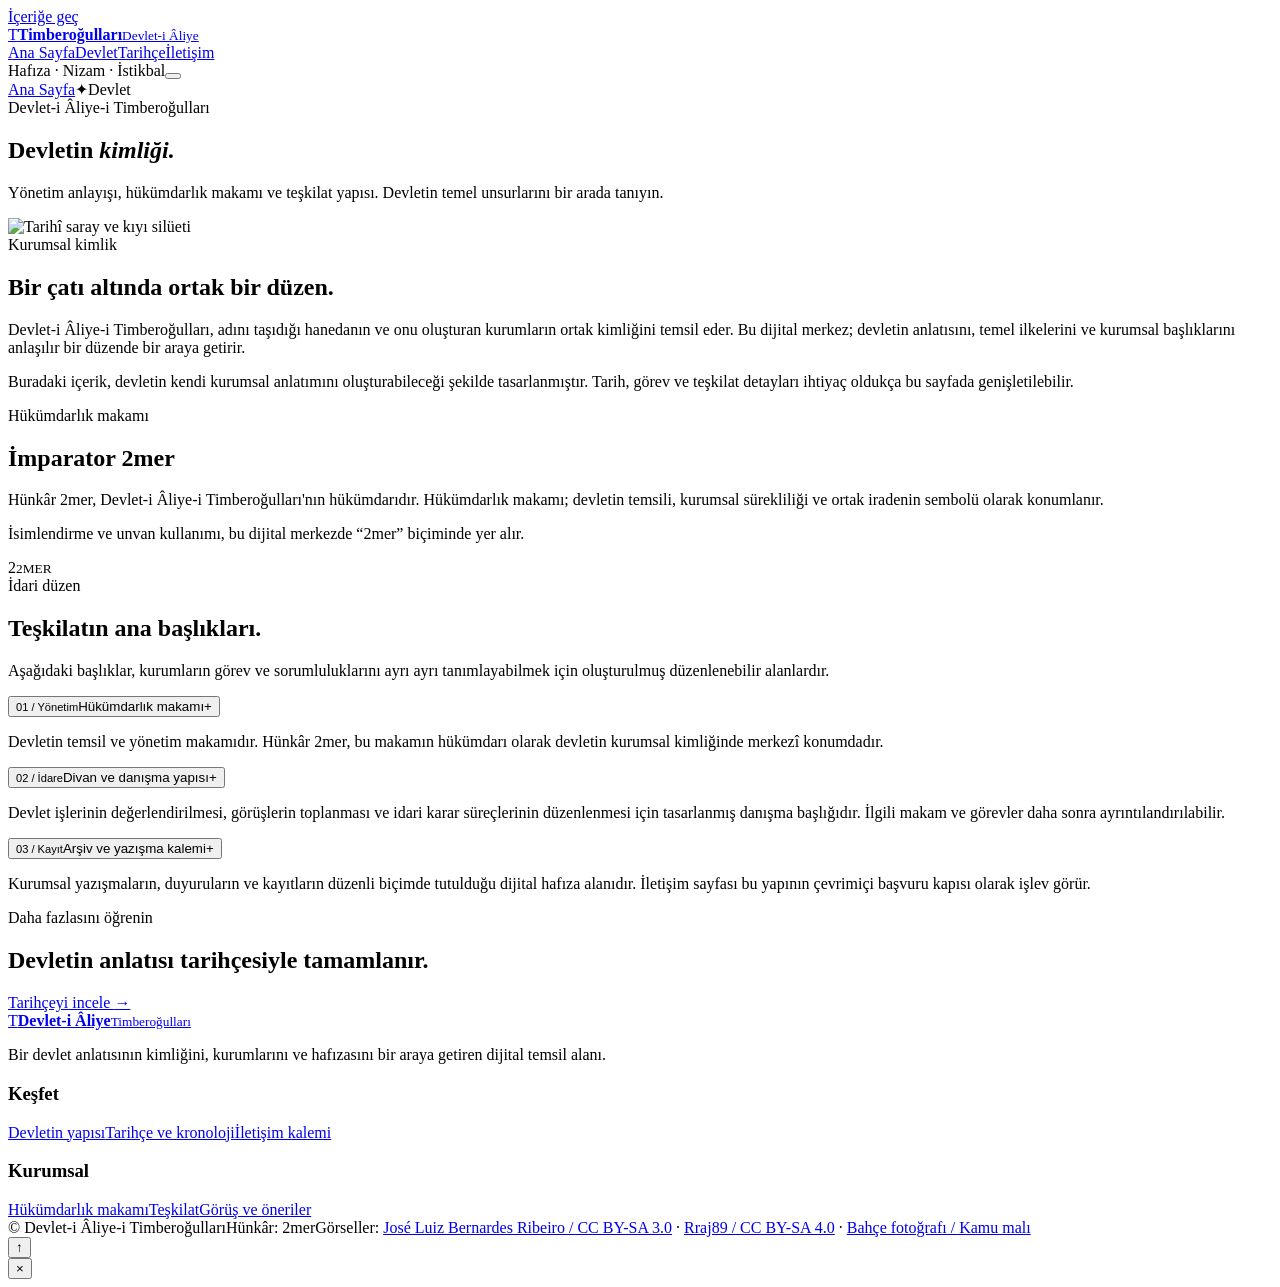
==== devlet.html @ 216356a1 "Add files via upload" ====
<!DOCTYPE html>
<html lang="tr"><head><title>Devletin Kimliği | Timberoğulları</title><link rel="canonical" href="https://yavuzselimtalebeyurdu-gif.github.io/timberogullari/devlet.html"><meta property="og:site_name" content="Devlet-i Âliye-i Timberoğulları"><meta property="og:type" content="website"><meta property="og:url" content="https://yavuzselimtalebeyurdu-gif.github.io/timberogullari/devlet.html"><meta property="og:title" content="Devlet | Timberoğulları"><meta name="description" content="Devlet-i Âliye-i Timberoğulları yönetim anlayışı, Hünkâr 2mer ve teşkilat yapısı."><meta charset="UTF-8"><meta name="viewport" content="width=device-width, initial-scale=1"><meta name="theme-color" content="#f4f0e7"><link rel="icon" type="image/svg+xml" href="assets/favicon.svg"><link rel="stylesheet" href="assets/css/style.css"><script src="assets/js/site.js" defer></script></head><body><a class="skip-link" href="#main">İçeriğe geç</a>
<header class="site-header"><div class="container header-inner">
  <a class="brand" href="index.html" aria-label="Timberoğulları ana sayfa"><span class="brand-mark"><span>T</span></span><span class="brand-copy"><strong>Timberoğulları</strong><small>Devlet-i Âliye</small></span></a>
  <nav class="main-nav" id="main-menu" aria-label="Ana menü"><a href="index.html">Ana Sayfa</a><a href="devlet.html">Devlet</a><a href="tarihce.html">Tarihçe</a><a href="iletisim.html">İletişim</a></nav>
  <div class="header-right"><span class="header-note">Hafıza · Nizam · İstikbal</span><button class="menu-toggle" aria-label="Menüyü aç" aria-expanded="false" aria-controls="main-menu"><span></span><span></span></button></div>
</div><div class="page-progress"></div></header><main id="main"><section class="page-hero"><div class="container"><div class="breadcrumb"><a href="index.html">Ana Sayfa</a><span>✦</span>Devlet</div><div class="eyebrow">Devlet-i Âliye-i Timberoğulları</div><h1>Devletin <em>kimliği.</em></h1><p>Yönetim anlayışı, hükümdarlık makamı ve teşkilat yapısı. Devletin temel unsurlarını bir arada tanıyın.</p></div></section>
<section class="section"><div class="container two-col"><div class="editorial-image reveal"><img data-lightbox data-caption="Topkapı Sarayı'nın Boğaz kıyısından görünümü" src="https://upload.wikimedia.org/wikipedia/commons/b/b8/Exterior_of_Topkapi_Palace_%281%29.jpg" alt="Tarihî saray ve kıyı silüeti" loading="lazy"></div><div class="text-block reveal delay-1"><div class="eyebrow">Kurumsal kimlik</div><h2>Bir çatı altında ortak bir düzen.</h2><p>Devlet-i Âliye-i Timberoğulları, adını taşıdığı hanedanın ve onu oluşturan kurumların ortak kimliğini temsil eder. Bu dijital merkez; devletin anlatısını, temel ilkelerini ve kurumsal başlıklarını anlaşılır bir düzende bir araya getirir.</p><p>Buradaki içerik, devletin kendi kurumsal anlatımını oluşturabileceği şekilde tasarlanmıştır. Tarih, görev ve teşkilat detayları ihtiyaç oldukça bu sayfada genişletilebilir.</p></div></div></section>
<section class="section section--dark" id="hunkar"><div class="container two-col"><div class="text-block reveal"><div class="eyebrow">Hükümdarlık makamı</div><h2>İmparator 2mer</h2><p>Hünkâr 2mer, Devlet-i Âliye-i Timberoğulları'nın hükümdarıdır. Hükümdarlık makamı; devletin temsili, kurumsal sürekliliği ve ortak iradenin sembolü olarak konumlanır.</p><p>İsimlendirme ve unvan kullanımı, bu dijital merkezde “2mer” biçiminde yer alır.</p></div><div class="feature-seal reveal delay-1"><div class="seal-inner">2<small>2MER</small></div></div></div></section>
<section class="section" id="teskilat"><div class="container"><div class="section-heading reveal"><div><div class="eyebrow">İdari düzen</div><h2 class="section-title">Teşkilatın ana başlıkları.</h2></div><p class="section-lead">Aşağıdaki başlıklar, kurumların görev ve sorumluluklarını ayrı ayrı tanımlayabilmek için oluşturulmuş düzenlenebilir alanlardır.</p></div>
  <div class="accordion-list">
    <div class="accordion-item"><button class="accordion-trigger" aria-expanded="false" aria-controls="org-1"><span><small>01 / Yönetim</small>Hükümdarlık makamı</span><span class="accordion-plus">+</span></button><div class="accordion-panel" id="org-1"><p>Devletin temsil ve yönetim makamıdır. Hünkâr 2mer, bu makamın hükümdarı olarak devletin kurumsal kimliğinde merkezî konumdadır.</p></div></div>
    <div class="accordion-item"><button class="accordion-trigger" aria-expanded="false" aria-controls="org-2"><span><small>02 / İdare</small>Divan ve danışma yapısı</span><span class="accordion-plus">+</span></button><div class="accordion-panel" id="org-2"><p>Devlet işlerinin değerlendirilmesi, görüşlerin toplanması ve idari karar süreçlerinin düzenlenmesi için tasarlanmış danışma başlığıdır. İlgili makam ve görevler daha sonra ayrıntılandırılabilir.</p></div></div>
    <div class="accordion-item"><button class="accordion-trigger" aria-expanded="false" aria-controls="org-3"><span><small>03 / Kayıt</small>Arşiv ve yazışma kalemi</span><span class="accordion-plus">+</span></button><div class="accordion-panel" id="org-3"><p>Kurumsal yazışmaların, duyuruların ve kayıtların düzenli biçimde tutulduğu dijital hafıza alanıdır. İletişim sayfası bu yapının çevrimiçi başvuru kapısı olarak işlev görür.</p></div></div>
  </div>
</div></section>
<section class="section section--tight feature-band"><div class="container"><div class="cta-panel reveal"><div><div class="eyebrow">Daha fazlasını öğrenin</div><h2>Devletin anlatısı tarihçesiyle tamamlanır.</h2></div><a class="button button--gold" href="tarihce.html">Tarihçeyi incele <span class="arrow">→</span></a></div></div></section></main><footer class="site-footer"><div class="container">
  <div class="footer-top">
    <div><a class="footer-brand" href="index.html"><span class="brand-mark"><span>T</span></span><span class="brand-copy"><strong>Devlet-i Âliye</strong><small>Timberoğulları</small></span></a><p class="footer-intro">Bir devlet anlatısının kimliğini, kurumlarını ve hafızasını bir araya getiren dijital temsil alanı.</p></div>
    <div class="footer-col"><h3>Keşfet</h3><div class="footer-links"><a href="devlet.html">Devletin yapısı</a><a href="tarihce.html">Tarihçe ve kronoloji</a><a href="iletisim.html">İletişim kalemi</a></div></div>
    <div class="footer-col"><h3>Kurumsal</h3><div class="footer-links"><a href="devlet.html#hunkar">Hükümdarlık makamı</a><a href="devlet.html#teskilat">Teşkilat</a><a href="iletisim.html">Görüş ve öneriler</a></div></div>
  </div>
  <div class="footer-bottom"><span>© <span data-year></span> Devlet-i Âliye-i Timberoğulları</span><span>Hünkâr: 2mer</span><span>Görseller: <a href="https://commons.wikimedia.org/wiki/File:Exterior_of_Topkapi_Palace_(1).jpg" target="_blank" rel="noreferrer">José Luiz Bernardes Ribeiro / CC BY-SA 3.0</a> · <a href="https://commons.wikimedia.org/wiki/File:Topkapi_Palace,_Istanbul.jpg" target="_blank" rel="noreferrer">Rraj89 / CC BY-SA 4.0</a> · <a href="https://commons.wikimedia.org/wiki/File:Garden_Topkapi_Palace_Istanbul.jpg" target="_blank" rel="noreferrer">Bahçe fotoğrafı / Kamu malı</a></span></div>
</div></footer>
<button class="to-top" aria-label="Sayfanın başına dön">↑</button>
<div class="lightbox" aria-hidden="true" role="dialog" aria-label="Fotoğraf görüntüleyici"><button class="lightbox-close" aria-label="Fotoğrafı kapat">×</button><img src="" alt=""><div class="lightbox-caption"></div></div></body></html>
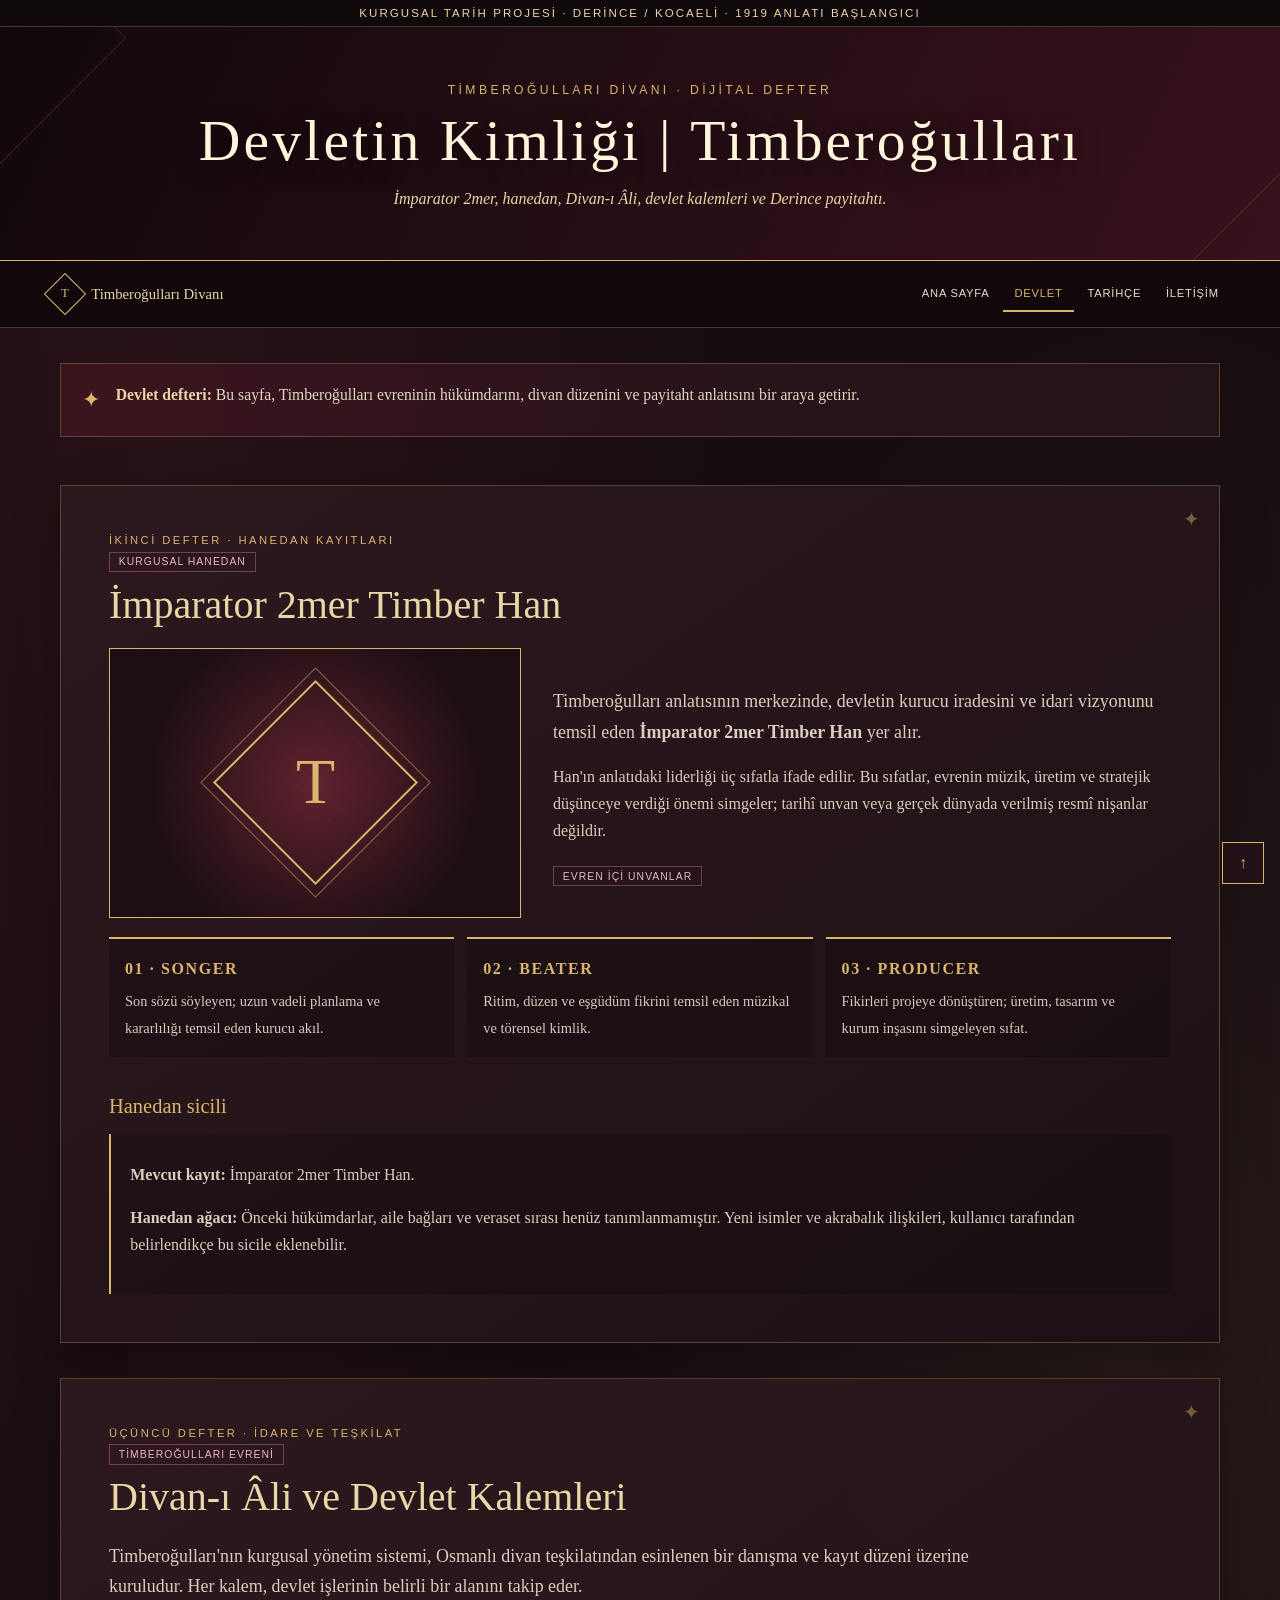
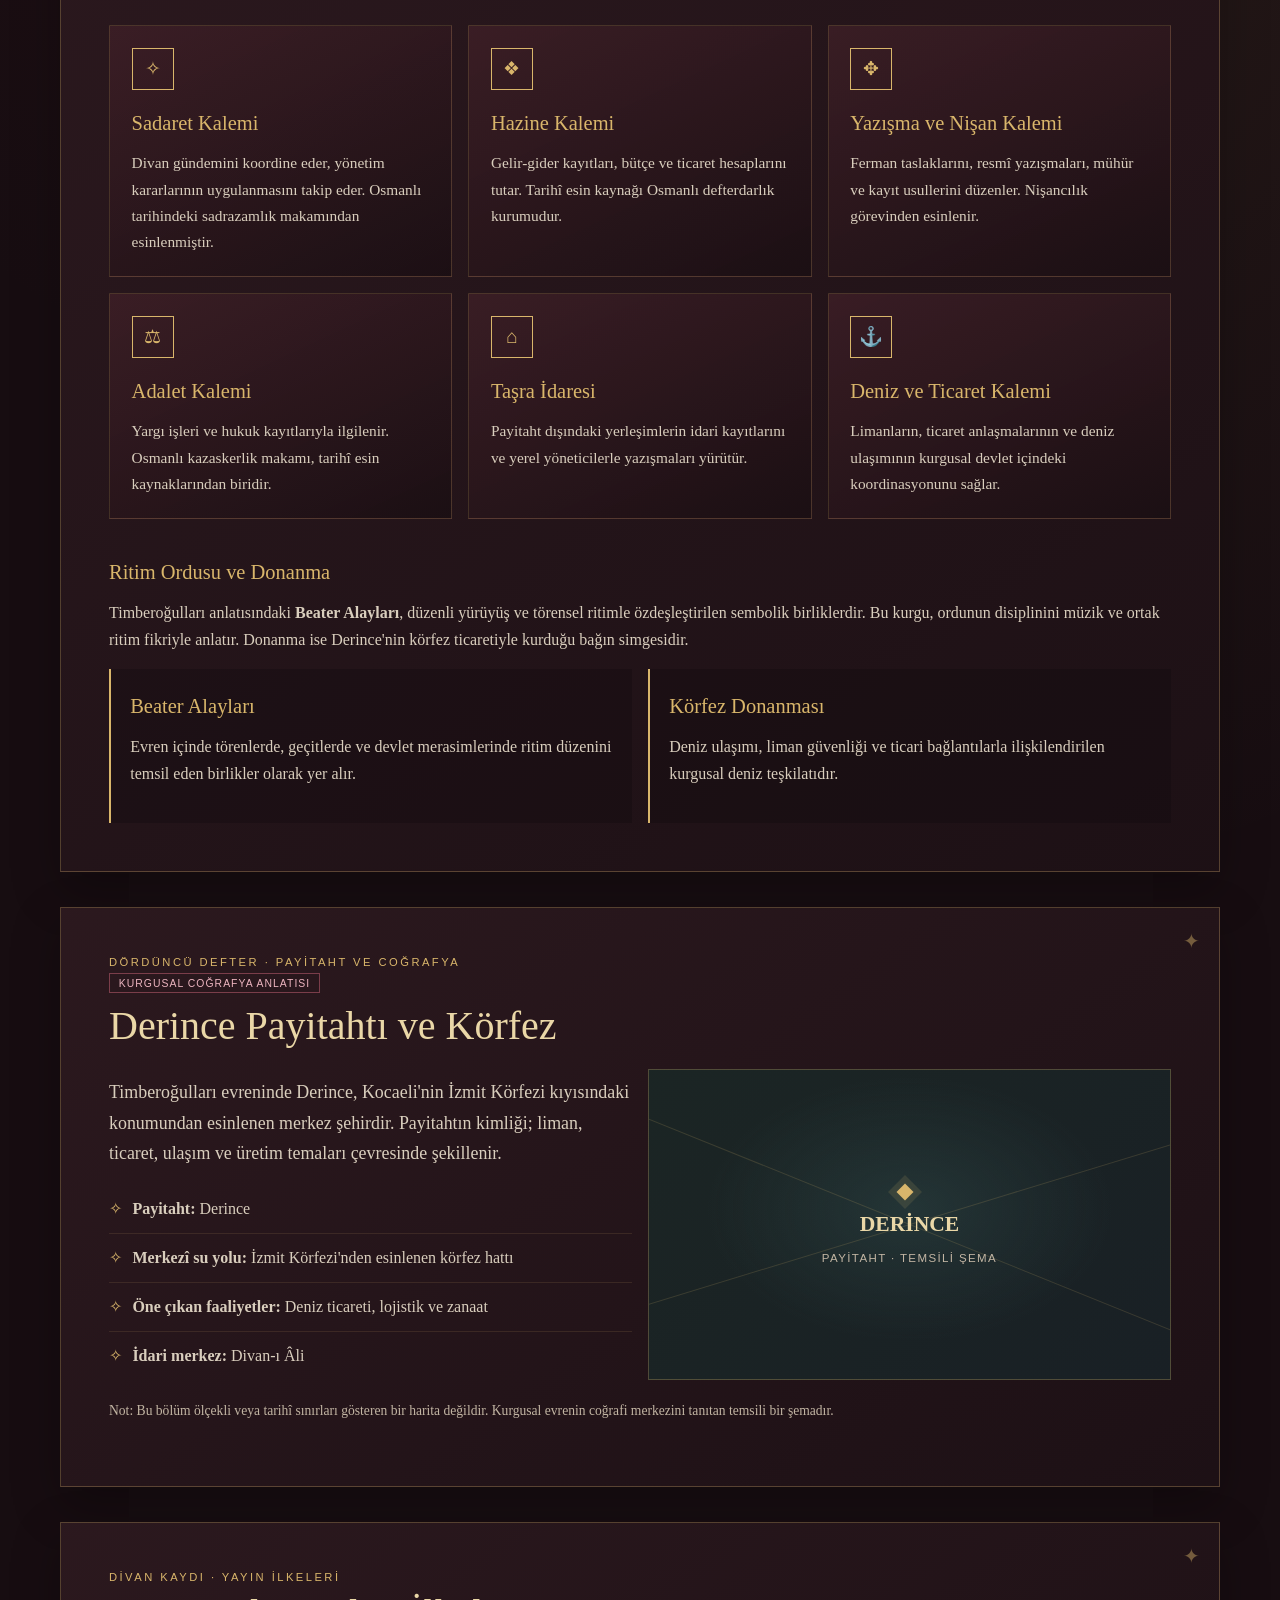
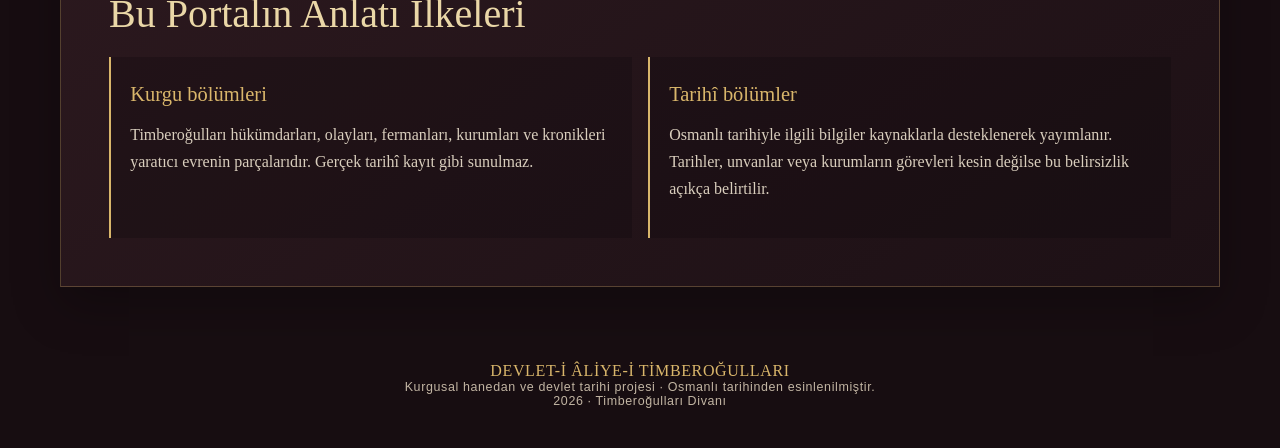
==== commit 454a4423: "Add files via upload" ====
--- a/devlet.html
+++ b/devlet.html
@@ -1,26 +1,70 @@
-<!DOCTYPE html>
-<html lang="tr"><head><title>Devletin Kimliği | Timberoğulları</title><link rel="canonical" href="https://yavuzselimtalebeyurdu-gif.github.io/timberogullari/devlet.html"><meta property="og:site_name" content="Devlet-i Âliye-i Timberoğulları"><meta property="og:type" content="website"><meta property="og:url" content="https://yavuzselimtalebeyurdu-gif.github.io/timberogullari/devlet.html"><meta property="og:title" content="Devlet | Timberoğulları"><meta name="description" content="Devlet-i Âliye-i Timberoğulları yönetim anlayışı, Hünkâr 2mer ve teşkilat yapısı."><meta charset="UTF-8"><meta name="viewport" content="width=device-width, initial-scale=1"><meta name="theme-color" content="#f4f0e7"><link rel="icon" type="image/svg+xml" href="assets/favicon.svg"><link rel="stylesheet" href="assets/css/style.css"><script src="assets/js/site.js" defer></script></head><body><a class="skip-link" href="#main">İçeriğe geç</a>
-<header class="site-header"><div class="container header-inner">
-  <a class="brand" href="index.html" aria-label="Timberoğulları ana sayfa"><span class="brand-mark"><span>T</span></span><span class="brand-copy"><strong>Timberoğulları</strong><small>Devlet-i Âliye</small></span></a>
-  <nav class="main-nav" id="main-menu" aria-label="Ana menü"><a href="index.html">Ana Sayfa</a><a href="devlet.html">Devlet</a><a href="tarihce.html">Tarihçe</a><a href="iletisim.html">İletişim</a></nav>
-  <div class="header-right"><span class="header-note">Hafıza · Nizam · İstikbal</span><button class="menu-toggle" aria-label="Menüyü aç" aria-expanded="false" aria-controls="main-menu"><span></span><span></span></button></div>
-</div><div class="page-progress"></div></header><main id="main"><section class="page-hero"><div class="container"><div class="breadcrumb"><a href="index.html">Ana Sayfa</a><span>✦</span>Devlet</div><div class="eyebrow">Devlet-i Âliye-i Timberoğulları</div><h1>Devletin <em>kimliği.</em></h1><p>Yönetim anlayışı, hükümdarlık makamı ve teşkilat yapısı. Devletin temel unsurlarını bir arada tanıyın.</p></div></section>
-<section class="section"><div class="container two-col"><div class="editorial-image reveal"><img data-lightbox data-caption="Topkapı Sarayı'nın Boğaz kıyısından görünümü" src="https://upload.wikimedia.org/wikipedia/commons/b/b8/Exterior_of_Topkapi_Palace_%281%29.jpg" alt="Tarihî saray ve kıyı silüeti" loading="lazy"></div><div class="text-block reveal delay-1"><div class="eyebrow">Kurumsal kimlik</div><h2>Bir çatı altında ortak bir düzen.</h2><p>Devlet-i Âliye-i Timberoğulları, adını taşıdığı hanedanın ve onu oluşturan kurumların ortak kimliğini temsil eder. Bu dijital merkez; devletin anlatısını, temel ilkelerini ve kurumsal başlıklarını anlaşılır bir düzende bir araya getirir.</p><p>Buradaki içerik, devletin kendi kurumsal anlatımını oluşturabileceği şekilde tasarlanmıştır. Tarih, görev ve teşkilat detayları ihtiyaç oldukça bu sayfada genişletilebilir.</p></div></div></section>
-<section class="section section--dark" id="hunkar"><div class="container two-col"><div class="text-block reveal"><div class="eyebrow">Hükümdarlık makamı</div><h2>İmparator 2mer</h2><p>Hünkâr 2mer, Devlet-i Âliye-i Timberoğulları'nın hükümdarıdır. Hükümdarlık makamı; devletin temsili, kurumsal sürekliliği ve ortak iradenin sembolü olarak konumlanır.</p><p>İsimlendirme ve unvan kullanımı, bu dijital merkezde “2mer” biçiminde yer alır.</p></div><div class="feature-seal reveal delay-1"><div class="seal-inner">2<small>2MER</small></div></div></div></section>
-<section class="section" id="teskilat"><div class="container"><div class="section-heading reveal"><div><div class="eyebrow">İdari düzen</div><h2 class="section-title">Teşkilatın ana başlıkları.</h2></div><p class="section-lead">Aşağıdaki başlıklar, kurumların görev ve sorumluluklarını ayrı ayrı tanımlayabilmek için oluşturulmuş düzenlenebilir alanlardır.</p></div>
-  <div class="accordion-list">
-    <div class="accordion-item"><button class="accordion-trigger" aria-expanded="false" aria-controls="org-1"><span><small>01 / Yönetim</small>Hükümdarlık makamı</span><span class="accordion-plus">+</span></button><div class="accordion-panel" id="org-1"><p>Devletin temsil ve yönetim makamıdır. Hünkâr 2mer, bu makamın hükümdarı olarak devletin kurumsal kimliğinde merkezî konumdadır.</p></div></div>
-    <div class="accordion-item"><button class="accordion-trigger" aria-expanded="false" aria-controls="org-2"><span><small>02 / İdare</small>Divan ve danışma yapısı</span><span class="accordion-plus">+</span></button><div class="accordion-panel" id="org-2"><p>Devlet işlerinin değerlendirilmesi, görüşlerin toplanması ve idari karar süreçlerinin düzenlenmesi için tasarlanmış danışma başlığıdır. İlgili makam ve görevler daha sonra ayrıntılandırılabilir.</p></div></div>
-    <div class="accordion-item"><button class="accordion-trigger" aria-expanded="false" aria-controls="org-3"><span><small>03 / Kayıt</small>Arşiv ve yazışma kalemi</span><span class="accordion-plus">+</span></button><div class="accordion-panel" id="org-3"><p>Kurumsal yazışmaların, duyuruların ve kayıtların düzenli biçimde tutulduğu dijital hafıza alanıdır. İletişim sayfası bu yapının çevrimiçi başvuru kapısı olarak işlev görür.</p></div></div>
-  </div>
-</div></section>
-<section class="section section--tight feature-band"><div class="container"><div class="cta-panel reveal"><div><div class="eyebrow">Daha fazlasını öğrenin</div><h2>Devletin anlatısı tarihçesiyle tamamlanır.</h2></div><a class="button button--gold" href="tarihce.html">Tarihçeyi incele <span class="arrow">→</span></a></div></div></section></main><footer class="site-footer"><div class="container">
-  <div class="footer-top">
-    <div><a class="footer-brand" href="index.html"><span class="brand-mark"><span>T</span></span><span class="brand-copy"><strong>Devlet-i Âliye</strong><small>Timberoğulları</small></span></a><p class="footer-intro">Bir devlet anlatısının kimliğini, kurumlarını ve hafızasını bir araya getiren dijital temsil alanı.</p></div>
-    <div class="footer-col"><h3>Keşfet</h3><div class="footer-links"><a href="devlet.html">Devletin yapısı</a><a href="tarihce.html">Tarihçe ve kronoloji</a><a href="iletisim.html">İletişim kalemi</a></div></div>
-    <div class="footer-col"><h3>Kurumsal</h3><div class="footer-links"><a href="devlet.html#hunkar">Hükümdarlık makamı</a><a href="devlet.html#teskilat">Teşkilat</a><a href="iletisim.html">Görüş ve öneriler</a></div></div>
-  </div>
-  <div class="footer-bottom"><span>© <span data-year></span> Devlet-i Âliye-i Timberoğulları</span><span>Hünkâr: 2mer</span><span>Görseller: <a href="https://commons.wikimedia.org/wiki/File:Exterior_of_Topkapi_Palace_(1).jpg" target="_blank" rel="noreferrer">José Luiz Bernardes Ribeiro / CC BY-SA 3.0</a> · <a href="https://commons.wikimedia.org/wiki/File:Topkapi_Palace,_Istanbul.jpg" target="_blank" rel="noreferrer">Rraj89 / CC BY-SA 4.0</a> · <a href="https://commons.wikimedia.org/wiki/File:Garden_Topkapi_Palace_Istanbul.jpg" target="_blank" rel="noreferrer">Bahçe fotoğrafı / Kamu malı</a></span></div>
-</div></footer>
-<button class="to-top" aria-label="Sayfanın başına dön">↑</button>
-<div class="lightbox" aria-hidden="true" role="dialog" aria-label="Fotoğraf görüntüleyici"><button class="lightbox-close" aria-label="Fotoğrafı kapat">×</button><img src="" alt=""><div class="lightbox-caption"></div></div></body></html>+<!doctype html><html lang="tr"><head><title>Devletin Kimliği | Timberoğulları</title><meta charset="UTF-8"><meta name="viewport" content="width=device-width, initial-scale=1"><meta name="theme-color" content="#170d11"><link rel="icon" type="image/svg+xml" href="favicon.svg"><link rel="stylesheet" href="style.css"><script src="site.js" defer></script><meta name="description" content="İmparator 2mer, hanedan, Divan-ı Âli, devlet kalemleri ve Derince payitahtı."><link rel="canonical" href="https://yavuzselimtalebeyurdu-gif.github.io/timberogullari/devlet.html"><meta property="og:type" content="website"><meta property="og:locale" content="tr_TR"><meta property="og:title" content="Devletin Kimliği | Timberoğulları"><meta property="og:description" content="İmparator 2mer, hanedan, Divan-ı Âli, devlet kalemleri ve Derince payitahtı."><meta property="og:url" content="https://yavuzselimtalebeyurdu-gif.github.io/timberogullari/devlet.html"></head><body><a class="skip-link" href="#icerik">Ana içeriğe geç</a><div class="topline">Kurgusal tarih projesi · Derince / Kocaeli · 1919 anlatı başlangıcı</div><header class="page-hero"><div class="page-hero-inner"><div class="eyebrow">TİMBEROĞULLARI DİVANI · DİJİTAL DEFTER</div><h1>Devletin Kimliği | Timberoğulları</h1><p>İmparator 2mer, hanedan, Divan-ı Âli, devlet kalemleri ve Derince payitahtı.</p></div></header><div class="nav-wrap"><div class="nav-inner"><a class="brand-small" href="index.html" aria-label="Timberoğulları ana sayfa"><span class="brand-mark" aria-hidden="true"><span>T</span></span><span>Timberoğulları Divanı</span></a><button class="menu-toggle" type="button" aria-controls="nav-links" aria-expanded="false">Menü ☰</button><nav class="nav-links" id="nav-links" aria-label="Ana menü"><a href="index.html">Ana Sayfa</a><a href="devlet.html" class="active" aria-current="page">Devlet</a><a href="tarihce.html">Tarihçe</a><a href="iletisim.html">İletişim</a></nav></div></div><div class="page-progress" aria-hidden="true"></div><main id="icerik"><div class="intro-band reveal"><span class="symbol">✦</span><p><strong>Devlet defteri:</strong> Bu sayfa, Timberoğulları evreninin hükümdarını, divan düzenini ve payitaht anlatısını bir araya getirir.</p></div><section class="section reveal" id="hanedan">
+<div class="section-kicker">İkinci defter · Hanedan kayıtları</div>
+<span class="label fiction">Kurgusal hanedan</span>
+<h2>İmparator 2mer Timber Han</h2>
+<div class="ruler">
+<div aria-label="Timberoğulları hanedanını simgeleyen altın T mührü" class="portrait" role="img">
+<div class="portrait-seal"><span>T</span></div>
+</div>
+<div>
+<p class="lead">Timberoğulları anlatısının merkezinde, devletin kurucu iradesini ve idari vizyonunu temsil eden <strong>İmparator 2mer Timber Han</strong> yer alır.</p>
+<p>Han'ın anlatıdaki liderliği üç sıfatla ifade edilir. Bu sıfatlar, evrenin müzik, üretim ve stratejik düşünceye verdiği önemi simgeler; tarihî unvan veya gerçek dünyada verilmiş resmî nişanlar değildir.</p>
+<span class="label fiction">Evren içi unvanlar</span>
+</div>
+</div>
+<div class="titles">
+<div class="title-card"><strong>01 · SONGER</strong><span>Son sözü söyleyen; uzun vadeli planlama ve kararlılığı temsil eden kurucu akıl.</span></div>
+<div class="title-card"><strong>02 · BEATER</strong><span>Ritim, düzen ve eşgüdüm fikrini temsil eden müzikal ve törensel kimlik.</span></div>
+<div class="title-card"><strong>03 · PRODUCER</strong><span>Fikirleri projeye dönüştüren; üretim, tasarım ve kurum inşasını simgeleyen sıfat.</span></div>
+</div>
+<h3 style="margin-top:2rem">Hanedan sicili</h3>
+<div class="info-panel">
+<p><strong>Mevcut kayıt:</strong> İmparator 2mer Timber Han.</p>
+<p><strong>Hanedan ağacı:</strong> Önceki hükümdarlar, aile bağları ve veraset sırası henüz tanımlanmamıştır. Yeni isimler ve akrabalık ilişkileri, kullanıcı tarafından belirlendikçe bu sicile eklenebilir.</p>
+</div>
+</section><section class="section reveal" id="teskilat">
+<div class="section-kicker">Üçüncü defter · İdare ve teşkilat</div>
+<span class="label fiction">Timberoğulları evreni</span>
+<h2>Divan-ı Âli ve Devlet Kalemleri</h2>
+<p class="lead">Timberoğulları'nın kurgusal yönetim sistemi, Osmanlı divan teşkilatından esinlenen bir danışma ve kayıt düzeni üzerine kuruludur. Her kalem, devlet işlerinin belirli bir alanını takip eder.</p>
+<div class="grid">
+<article class="card"><div aria-hidden="true" class="card-icon">✧</div><h3>Sadaret Kalemi</h3><p>Divan gündemini koordine eder, yönetim kararlarının uygulanmasını takip eder. Osmanlı tarihindeki sadrazamlık makamından esinlenmiştir.</p></article>
+<article class="card"><div aria-hidden="true" class="card-icon">❖</div><h3>Hazine Kalemi</h3><p>Gelir-gider kayıtları, bütçe ve ticaret hesaplarını tutar. Tarihî esin kaynağı Osmanlı defterdarlık kurumudur.</p></article>
+<article class="card"><div aria-hidden="true" class="card-icon">✥</div><h3>Yazışma ve Nişan Kalemi</h3><p>Ferman taslaklarını, resmî yazışmaları, mühür ve kayıt usullerini düzenler. Nişancılık görevinden esinlenir.</p></article>
+<article class="card"><div aria-hidden="true" class="card-icon">⚖</div><h3>Adalet Kalemi</h3><p>Yargı işleri ve hukuk kayıtlarıyla ilgilenir. Osmanlı kazaskerlik makamı, tarihî esin kaynaklarından biridir.</p></article>
+<article class="card"><div aria-hidden="true" class="card-icon">⌂</div><h3>Taşra İdaresi</h3><p>Payitaht dışındaki yerleşimlerin idari kayıtlarını ve yerel yöneticilerle yazışmaları yürütür.</p></article>
+<article class="card"><div aria-hidden="true" class="card-icon">⚓</div><h3>Deniz ve Ticaret Kalemi</h3><p>Limanların, ticaret anlaşmalarının ve deniz ulaşımının kurgusal devlet içindeki koordinasyonunu sağlar.</p></article>
+</div>
+<h3 style="margin-top:2.2rem">Ritim Ordusu ve Donanma</h3>
+<p>Timberoğulları anlatısındaki <strong>Beater Alayları</strong>, düzenli yürüyüş ve törensel ritimle özdeşleştirilen sembolik birliklerdir. Bu kurgu, ordunun disiplinini müzik ve ortak ritim fikriyle anlatır. Donanma ise Derince'nin körfez ticaretiyle kurduğu bağın simgesidir.</p>
+<div class="columns">
+<div class="info-panel"><h3>Beater Alayları</h3><p>Evren içinde törenlerde, geçitlerde ve devlet merasimlerinde ritim düzenini temsil eden birlikler olarak yer alır.</p></div>
+<div class="info-panel"><h3>Körfez Donanması</h3><p>Deniz ulaşımı, liman güvenliği ve ticari bağlantılarla ilişkilendirilen kurgusal deniz teşkilatıdır.</p></div>
+</div>
+</section><section class="section reveal" id="cografya">
+<div class="section-kicker">Dördüncü defter · Payitaht ve coğrafya</div>
+<span class="label fiction">Kurgusal coğrafya anlatısı</span>
+<h2>Derince Payitahtı ve Körfez</h2>
+<div class="columns">
+<div>
+<p class="lead">Timberoğulları evreninde Derince, Kocaeli'nin İzmit Körfezi kıyısındaki konumundan esinlenen merkez şehirdir. Payitahtın kimliği; liman, ticaret, ulaşım ve üretim temaları çevresinde şekillenir.</p>
+<ul class="list">
+<li><strong>Payitaht:</strong> Derince</li>
+<li><strong>Merkezî su yolu:</strong> İzmit Körfezi'nden esinlenen körfez hattı</li>
+<li><strong>Öne çıkan faaliyetler:</strong> Deniz ticareti, lojistik ve zanaat</li>
+<li><strong>İdari merkez:</strong> Divan-ı Âli</li>
+</ul>
+</div>
+<div aria-label="Derince payitahtını simgeleyen temsili coğrafya şeması" class="map-panel" role="img">
+<div class="map-content"><span aria-hidden="true" class="map-pin"></span><strong>DERİNCE</strong><small>Payitaht · Temsili şema</small></div>
+</div>
+</div>
+<p class="muted" style="font-size:.85rem;margin-top:1.2rem">Not: Bu bölüm ölçekli veya tarihî sınırları gösteren bir harita değildir. Kurgusal evrenin coğrafi merkezini tanıtan temsili bir şemadır.</p>
+</section><section class="section reveal" id="ilkeler">
+<div class="section-kicker">Divan kaydı · Yayın ilkeleri</div>
+<h2>Bu Portalın Anlatı İlkeleri</h2>
+<div class="columns">
+<div class="info-panel"><h3>Kurgu bölümleri</h3><p>Timberoğulları hükümdarları, olayları, fermanları, kurumları ve kronikleri yaratıcı evrenin parçalarıdır. Gerçek tarihî kayıt gibi sunulmaz.</p></div>
+<div class="info-panel"><h3>Tarihî bölümler</h3><p>Osmanlı tarihiyle ilgili bilgiler kaynaklarla desteklenerek yayımlanır. Tarihler, unvanlar veya kurumların görevleri kesin değilse bu belirsizlik açıkça belirtilir.</p></div>
+</div>
+</section></main><footer><strong>DEVLET-İ ÂLİYE-İ TİMBEROĞULLARI</strong><br>Kurgusal hanedan ve devlet tarihi projesi · Osmanlı tarihinden esinlenilmiştir.<br><span id="footer-year"></span> · Timberoğulları Divanı</footer><a class="back-top" href="#ust" aria-label="Sayfanın başına dön">↑</a><div class="lightbox" id="lightbox" aria-hidden="true"><figure><button class="lightbox-close" type="button" aria-label="Fotoğrafı kapat">×</button><img id="lightbox-image" alt="Büyütülmüş tarihî mimari fotoğraf"><figcaption id="lightbox-caption"></figcaption></figure></div></body></html>
--- a/style.css
+++ b/style.css
@@ -0,0 +1,223 @@
+
+    :root {
+      --ink: #170d11;
+      --ink-2: #211116;
+      --panel: #29171c;
+      --panel-2: #321b21;
+      --wine: #671d2d;
+      --wine-bright: #8f2c3e;
+      --gold: #d9b66b;
+      --gold-soft: #ead7a7;
+      --paper: #f1e8d5;
+      --muted: #c2b5a3;
+      --line: rgba(217,182,107,.28);
+      --serif: Georgia, 'Times New Roman', serif;
+      --sans: 'Segoe UI', Arial, sans-serif;
+      --shadow: 0 18px 45px rgba(0,0,0,.25);
+      color-scheme: dark;
+    }
+    * { box-sizing: border-box; }
+    html { scroll-behavior: smooth; scroll-padding-top: 94px; }
+    body {
+      margin: 0; background: var(--ink); color: var(--paper); font-family: var(--serif);
+      line-height: 1.7;
+      background-image: radial-gradient(ellipse at 12% 8%, rgba(118,35,52,.17), transparent 35%),
+                        radial-gradient(ellipse at 90% 38%, rgba(217,182,107,.07), transparent 34%);
+    }
+    a { color: inherit; }
+    button { font: inherit; }
+    .skip-link { position:absolute; left:-9999px; top:0; z-index:3000; background:var(--gold); color:var(--ink); padding:.7rem 1rem; }
+    .skip-link:focus { left:1rem; top:1rem; }
+    .topline { padding: .45rem 1rem; text-align:center; color:var(--gold-soft); background:#10090c; border-bottom:1px solid var(--line); font: .72rem var(--sans); letter-spacing:.18em; text-transform:uppercase; }
+    .site-header { position:relative; overflow:hidden; min-height:570px; display:grid; place-items:center; text-align:center; padding:5.5rem 1.25rem 5rem;
+      background: linear-gradient(115deg, rgba(16,8,11,.95), rgba(62,18,30,.82)),
+                  repeating-linear-gradient(45deg, transparent 0 22px, rgba(217,182,107,.035) 22px 23px);
+      border-bottom: 1px solid var(--gold);
+    }
+    .site-header::before, .site-header::after { content:""; position:absolute; width:380px; height:380px; border:1px solid rgba(217,182,107,.16); transform:rotate(45deg); pointer-events:none; }
+    .site-header::before { left:-250px; top:40px; box-shadow:0 0 0 18px rgba(217,182,107,.025),0 0 0 36px rgba(217,182,107,.025); }
+    .site-header::after { right:-250px; bottom:-80px; box-shadow:0 0 0 18px rgba(217,182,107,.025),0 0 0 36px rgba(217,182,107,.025); }
+    .hero-inner { position:relative; z-index:1; width:min(100%, 1020px); }
+    .seal { width:104px; height:104px; margin:0 auto 1.6rem; display:grid; place-items:center; border:1px solid var(--gold); outline:1px solid rgba(217,182,107,.4); outline-offset:7px; transform:rotate(45deg); background:linear-gradient(145deg,#5b1828,#1b0d12); box-shadow:0 0 50px rgba(217,182,107,.12); }
+    .seal span { transform:rotate(-45deg); color:var(--gold); font-size:2.5rem; font-weight:bold; }
+    .eyebrow { color:var(--gold); font: .76rem var(--sans); letter-spacing:.28em; text-transform:uppercase; }
+    h1 { max-width:1000px; margin:.85rem auto 1rem; color:#fff4dc; font-size:clamp(2.1rem, 6.1vw, 4.7rem); line-height:1.12; letter-spacing:.055em; font-weight:500; text-shadow:0 5px 24px rgba(0,0,0,.55); }
+    .hero-subtitle { max-width:760px; margin:0 auto; color:var(--gold-soft); font-size:clamp(1rem,2.2vw,1.35rem); font-style:italic; }
+    .hero-note { display:inline-flex; align-items:center; gap:.55rem; margin-top:1.5rem; border:1px solid rgba(217,182,107,.42); border-radius:999px; padding:.42rem .9rem; color:var(--gold-soft); font: .75rem var(--sans); letter-spacing:.08em; background:rgba(20,9,13,.45); }
+    .hero-actions { display:flex; justify-content:center; flex-wrap:wrap; gap:.8rem; margin-top:2rem; }
+    .button { display:inline-flex; align-items:center; justify-content:center; min-height:46px; padding:.7rem 1.2rem; border:1px solid var(--gold); text-decoration:none; text-transform:uppercase; letter-spacing:.1em; font: .76rem var(--sans); transition:.2s ease; }
+    .button.primary { color:#1a0d11; background:var(--gold); }
+    .button.secondary { color:var(--gold-soft); background:rgba(20,9,13,.35); }
+    .button:hover, .button:focus-visible { transform:translateY(-2px); box-shadow:0 8px 24px rgba(0,0,0,.25); background:var(--gold-soft); color:var(--ink); }
+    .nav-wrap { position:sticky; top:0; z-index:1000; background:rgba(17,9,12,.96); border-bottom:1px solid var(--line); backdrop-filter:blur(12px); }
+    .nav-inner { max-width:1220px; margin:auto; min-height:66px; display:flex; align-items:center; justify-content:space-between; gap:1rem; padding:0 1.25rem; }
+    .brand-small { display:flex; align-items:center; gap:.7rem; color:var(--gold-soft); text-decoration:none; font-size:.92rem; white-space:nowrap; }
+    .brand-mark { width:30px; height:30px; display:grid; place-items:center; border:1px solid var(--gold); color:var(--gold); transform:rotate(45deg); font-size:.8rem; }
+    .brand-mark span { transform:rotate(-45deg); }
+    .nav-links { display:flex; align-items:center; justify-content:flex-end; gap:.15rem; }
+    .nav-links a { padding:.65rem .7rem; color:#e8ddca; font: .7rem var(--sans); letter-spacing:.07em; text-decoration:none; text-transform:uppercase; border-bottom:2px solid transparent; }
+    .nav-links a:hover, .nav-links a:focus-visible { color:var(--gold); border-color:var(--gold); }
+    .menu-toggle { display:none; color:var(--gold); background:transparent; border:1px solid var(--line); padding:.5rem .7rem; cursor:pointer; }
+    main { width:min(1160px, calc(100% - 2rem)); margin:0 auto; }
+    .intro-band { margin:2.2rem 0 3rem; padding:1.1rem 1.3rem; display:flex; gap:1rem; align-items:flex-start; border:1px solid var(--line); background:linear-gradient(90deg, rgba(103,29,45,.33), rgba(41,23,28,.6)); }
+    .intro-band .symbol { flex:0 0 auto; color:var(--gold); font-size:1.35rem; }
+    .intro-band p { margin:0; color:#e1d6c4; font-size:.98rem; }
+    .intro-band strong { color:var(--gold-soft); }
+    .section { padding:clamp(1.3rem,4vw,3rem); margin:0 0 2.2rem; border:1px solid var(--line); background:linear-gradient(145deg,rgba(45,25,31,.94),rgba(29,16,21,.96)); box-shadow:var(--shadow); position:relative; }
+    .section::before { content:"✦"; position:absolute; right:1.2rem; top:1rem; color:rgba(217,182,107,.45); font-size:1.25rem; }
+    .section-kicker { color:var(--gold); font: .7rem var(--sans); letter-spacing:.22em; text-transform:uppercase; }
+    h2 { color:var(--gold-soft); font-weight:500; font-size:clamp(1.65rem,3.5vw,2.5rem); line-height:1.2; margin:.45rem 0 1.2rem; }
+    h3 { color:var(--gold); font-size:1.28rem; font-weight:500; margin:.1rem 0 .6rem; }
+    p { color:#d9cebd; margin:.5rem 0 1rem; }
+    .lead { font-size:1.12rem; max-width:920px; }
+    .muted { color:var(--muted); }
+    .label { display:inline-block; padding:.23rem .55rem; border:1px solid var(--line); color:var(--gold-soft); font: .65rem var(--sans); letter-spacing:.1em; text-transform:uppercase; }
+    .label.fiction { border-color:rgba(189,94,112,.55); color:#edb5c0; }
+    .label.history { border-color:rgba(120,165,135,.55); color:#b7d9c0; }
+    .stats { display:grid; grid-template-columns:repeat(4,1fr); gap:1rem; margin:1.5rem 0 0; }
+    .stat { text-align:center; padding:1rem .7rem; border:1px solid var(--line); background:rgba(12,7,9,.28); }
+    .stat strong { display:block; color:var(--gold); font-size:1.8rem; line-height:1.3; font-weight:500; }
+    .stat span { color:var(--muted); font: .68rem var(--sans); letter-spacing:.12em; text-transform:uppercase; }
+    .grid { display:grid; grid-template-columns:repeat(3,1fr); gap:1rem; margin-top:1.5rem; }
+    .card { min-width:0; padding:1.35rem; border:1px solid rgba(217,182,107,.2); background:linear-gradient(155deg,rgba(65,32,40,.72),rgba(25,14,18,.8)); }
+    .card .card-icon { width:42px; height:42px; display:grid; place-items:center; margin-bottom:1rem; border:1px solid var(--gold); color:var(--gold); font-size:1.2rem; }
+    .card p { font-size:.96rem; margin-bottom:0; }
+    .timeline { position:relative; margin:2rem 0 0; padding-left:1.5rem; }
+    .timeline::before { content:""; position:absolute; left:5px; top:8px; bottom:8px; width:1px; background:linear-gradient(var(--gold),rgba(217,182,107,.08)); }
+    .event { position:relative; padding:0 0 1.7rem 1.4rem; }
+    .event:last-child { padding-bottom:0; }
+    .event::before { content:""; position:absolute; left:-1.5rem; top:.35rem; width:11px; height:11px; border:1px solid var(--gold); background:var(--wine); transform:rotate(45deg); }
+    .event time { display:block; color:var(--gold); font: .76rem var(--sans); letter-spacing:.13em; margin-bottom:.2rem; }
+    .event h3 { margin-bottom:.25rem; }
+    .event p { margin:0; }
+    .ruler { display:grid; grid-template-columns: minmax(170px,.8fr) 1.2fr; gap:2rem; align-items:center; }
+    .portrait { min-height:270px; display:grid; place-items:center; border:1px solid var(--gold); background:radial-gradient(circle at center,rgba(143,44,62,.55),rgba(27,13,18,.9) 68%), repeating-linear-gradient(45deg,transparent 0 14px,rgba(217,182,107,.05) 14px 15px); }
+    .portrait-seal { width:145px; height:145px; border:2px solid var(--gold); outline:1px solid rgba(217,182,107,.5); outline-offset:8px; transform:rotate(45deg); display:grid; place-items:center; color:var(--gold); font-size:4rem; }
+    .portrait-seal span { transform:rotate(-45deg); }
+    .titles { display:grid; grid-template-columns:repeat(3,1fr); gap:.8rem; margin-top:1.2rem; }
+    .title-card { padding:1rem; border-top:2px solid var(--gold); background:rgba(10,6,8,.28); }
+    .title-card strong { display:block; color:var(--gold); letter-spacing:.1em; margin-bottom:.3rem; }
+    .title-card span { font-size:.9rem; color:#d6cbbb; }
+    .columns { display:grid; grid-template-columns:1fr 1fr; gap:1rem; }
+    .info-panel { padding:1.2rem; background:rgba(10,6,8,.25); border-left:2px solid var(--gold); }
+    .info-panel h3 { margin-top:0; }
+    .list { list-style:none; padding:0; margin:1rem 0 0; }
+    .list li { padding:.65rem 0; border-bottom:1px solid rgba(217,182,107,.12); color:#d9cebd; }
+    .list li:last-child { border-bottom:0; }
+    .list li::before { content:"✧"; color:var(--gold); margin-right:.65rem; }
+    .map-panel { min-height:220px; position:relative; overflow:hidden; border:1px solid var(--line); background:radial-gradient(ellipse at 50% 45%,rgba(56,91,91,.32),transparent 55%),linear-gradient(135deg,#1b2524,#192025); display:grid; place-items:center; padding:1.3rem; }
+    .map-panel::before, .map-panel::after { content:""; position:absolute; width:140%; height:1px; background:rgba(217,182,107,.17); transform:rotate(-17deg); }
+    .map-panel::after { transform:rotate(22deg); }
+    .map-content { position:relative; z-index:1; text-align:center; }
+    .map-pin { width:12px; height:12px; display:inline-block; background:var(--gold); transform:rotate(45deg); margin-right:.55rem; box-shadow:0 0 0 6px rgba(217,182,107,.13); }
+    .map-content strong { display:block; color:var(--gold-soft); font-size:1.35rem; }
+    .map-content small { color:var(--muted); font: .72rem var(--sans); letter-spacing:.12em; text-transform:uppercase; }
+    .archive-item { display:flex; justify-content:space-between; align-items:center; gap:1rem; padding:1rem 0; border-bottom:1px solid rgba(217,182,107,.16); }
+    .archive-item:last-child { border-bottom:0; }
+    .archive-item strong { color:var(--gold-soft); font-weight:500; }
+    .archive-item span { color:var(--muted); font: .7rem var(--sans); letter-spacing:.09em; text-transform:uppercase; white-space:nowrap; }
+    details { border:1px solid rgba(217,182,107,.2); margin:.7rem 0; background:rgba(10,6,8,.2); }
+    summary { cursor:pointer; padding:1rem 1.1rem; color:var(--gold-soft); }
+    details p { padding:0 1.1rem .8rem; margin:0; }
+    .closing { text-align:center; padding:2.3rem 1rem; border-top:1px solid var(--line); border-bottom:1px solid var(--line); margin:2.5rem 0; }
+    .closing .motto { color:var(--gold-soft); font-size:1.3rem; font-style:italic; }
+    footer { padding:2.5rem 1rem; text-align:center; color:var(--muted); font: .78rem var(--sans); letter-spacing:.05em; }
+    footer strong { color:var(--gold); font-family:var(--serif); font-size:1rem; font-weight:500; }
+    .back-top { position:fixed; right:1rem; bottom:1rem; z-index:900; width:42px; height:42px; display:grid; place-items:center; border:1px solid var(--gold); background:var(--ink-2); color:var(--gold); text-decoration:none; }
+    .back-top:hover { background:var(--gold); color:var(--ink); }
+
+    /* Divan-ı Âli iletişim formu */
+    .contact-section { overflow:hidden; }
+    .contact-heading { max-width:850px; margin-bottom:1.6rem; }
+    .contact-shell {
+      display:grid; grid-template-columns:minmax(230px,.72fr) minmax(0,1.28fr);
+      overflow:hidden; border:1px solid rgba(217,182,107,.48);
+      background:linear-gradient(135deg,rgba(12,7,9,.88),rgba(40,20,27,.96));
+      box-shadow:0 24px 65px rgba(0,0,0,.32), inset 0 0 0 5px rgba(217,182,107,.035);
+    }
+    .contact-aside {
+      min-height:100%; position:relative; isolation:isolate; overflow:hidden;
+      display:flex; flex-direction:column; justify-content:center; padding:clamp(1.5rem,3vw,2.5rem);
+      border-right:1px solid rgba(217,182,107,.3);
+      background:radial-gradient(circle at 50% 30%,rgba(143,44,62,.5),transparent 48%),
+                 linear-gradient(155deg,#3c1722 0%,#1a0d12 72%);
+    }
+    .contact-aside::before, .contact-aside::after {
+      content:""; position:absolute; z-index:-1; width:230px; height:230px;
+      border:1px solid rgba(217,182,107,.2); transform:rotate(45deg); pointer-events:none;
+    }
+    .contact-aside::before { right:-155px; top:-105px; box-shadow:0 0 0 15px rgba(217,182,107,.035),0 0 0 30px rgba(217,182,107,.025); }
+    .contact-aside::after { left:-175px; bottom:-150px; }
+    .contact-crest {
+      width:76px; height:76px; display:grid; place-items:center; margin:0 0 2rem 7px;
+      transform:rotate(45deg); border:1px solid var(--gold);
+      outline:1px solid rgba(217,182,107,.45); outline-offset:6px;
+      color:var(--gold); background:rgba(16,8,11,.4); font-size:2rem;
+      box-shadow:0 0 35px rgba(217,182,107,.13);
+    }
+    .contact-crest span { transform:rotate(-45deg); }
+    .contact-aside-kicker { color:var(--gold); font: .65rem var(--sans); letter-spacing:.2em; text-transform:uppercase; }
+    .contact-aside h3 { margin:.55rem 0 .7rem; color:#fff0d0; font-size:clamp(1.5rem,2.4vw,2rem); }
+    .contact-aside p { color:#d6c5b1; font-size:.96rem; }
+    .contact-aside-note {
+      display:flex; align-items:center; gap:.7rem; margin-top:1rem; padding:.75rem 0;
+      border-top:1px solid rgba(217,182,107,.24); color:var(--gold-soft);
+      font: .72rem var(--sans); letter-spacing:.09em; text-transform:uppercase;
+    }
+    .contact-aside-note::before { content:"✦"; color:var(--gold); font-size:1rem; }
+    .contact-form {
+      display:grid; gap:1.15rem; min-width:0; margin:0; padding:clamp(1.35rem,3.4vw,2.5rem);
+      background:linear-gradient(145deg,rgba(44,25,31,.96),rgba(22,13,17,.98));
+    }
+    .form-topline { display:flex; align-items:center; justify-content:space-between; gap:1rem; padding-bottom:.85rem; border-bottom:1px solid rgba(217,182,107,.2); }
+    .form-topline strong { color:var(--gold-soft); font: .77rem var(--sans); letter-spacing:.15em; text-transform:uppercase; }
+    .form-topline span { color:#9e8d7d; font: .65rem var(--sans); letter-spacing:.14em; }
+    .contact-fields { display:grid; grid-template-columns:1fr 1fr; gap:1rem; }
+    .contact-form label { display:grid; gap:.55rem; min-width:0; color:var(--gold-soft); font: .76rem var(--sans); letter-spacing:.08em; text-transform:uppercase; }
+    .contact-form label span { display:flex; align-items:center; justify-content:space-between; gap:.5rem; }
+    .contact-form label small { color:#9d8b7a; font-size:.64rem; letter-spacing:.04em; text-transform:none; }
+    .contact-form input, .contact-form textarea {
+      width:100%; min-width:0; padding:.95rem 1rem; border:1px solid rgba(217,182,107,.27);
+      border-radius:2px; background:rgba(8,5,7,.58); color:#fff4df;
+      font: .96rem var(--sans); letter-spacing:0; transition:border-color .2s ease, box-shadow .2s ease, background .2s ease;
+    }
+    .contact-form input { min-height:53px; }
+    .contact-form input::placeholder, .contact-form textarea::placeholder { color:#8e7d72; opacity:1; }
+    .contact-form input:hover, .contact-form textarea:hover { border-color:rgba(217,182,107,.55); }
+    .contact-form input:focus, .contact-form textarea:focus {
+      outline:none; border-color:var(--gold); background:rgba(8,5,7,.82);
+      box-shadow:0 0 0 3px rgba(217,182,107,.12), 0 0 22px rgba(217,182,107,.07);
+    }
+    .contact-form textarea { min-height:175px; resize:vertical; line-height:1.65; }
+    .message-field { grid-column:1 / -1; }
+    .contact-form button {
+      cursor:pointer; width:100%; min-height:56px; justify-content:space-between; gap:1rem;
+      padding:.9rem 1.2rem; border:1px solid #f0d28d; border-radius:2px;
+      background:linear-gradient(110deg,#c39a4f,#ead39a 55%,#c69d54); color:#1b1010;
+      font-weight:700; box-shadow:0 8px 24px rgba(0,0,0,.23); transition:transform .2s ease, filter .2s ease, box-shadow .2s ease;
+    }
+    .contact-form button::after { content:"↗"; font-size:1.2rem; }
+    .contact-form button:hover:not(:disabled) { transform:translateY(-2px); filter:brightness(1.08); box-shadow:0 13px 30px rgba(0,0,0,.3); }
+    .contact-form button:focus-visible { outline:2px solid #fff0c8; outline-offset:4px; }
+    .contact-form button:disabled { cursor:wait; opacity:.72; }
+    .form-status { min-height:1.5rem; margin:0; padding:.2rem 0 0; font: .88rem var(--sans); }
+    .form-status.success { color:#b7d9c0; }
+    .form-status.error { color:#edb5c0; }
+
+
+/* Multi-page additions: same burgundy and antique-gold visual identity */
+.page-hero{position:relative;overflow:hidden;text-align:center;padding:3.5rem 1.2rem 3rem;background:linear-gradient(115deg,rgba(16,8,11,.96),rgba(62,18,30,.84)),repeating-linear-gradient(45deg,transparent 0 22px,rgba(217,182,107,.035) 22px 23px);border-bottom:1px solid var(--gold)}
+.page-hero:before,.page-hero:after{content:"";position:absolute;width:260px;height:260px;border:1px solid rgba(217,182,107,.15);transform:rotate(45deg);pointer-events:none}.page-hero:before{left:-190px;top:-120px}.page-hero:after{right:-190px;bottom:-170px}
+.page-hero-inner{position:relative;z-index:1;width:min(100%,1000px);margin:auto}.page-hero .eyebrow{color:var(--gold);font:.76rem var(--sans);letter-spacing:.28em;text-transform:uppercase}.page-hero h1{font-size:clamp(2rem,5vw,3.6rem);margin:.7rem auto .75rem}.page-hero p{color:var(--gold-soft);max-width:780px;margin:auto;font-style:italic}
+.nav-links a.active{color:var(--gold);border-color:var(--gold)}
+.page-progress{position:fixed;z-index:1500;top:0;left:0;height:3px;width:0;background:linear-gradient(90deg,#9b6c32,#f3d99d);box-shadow:0 0 12px rgba(217,182,107,.5)}
+.photo-gallery{display:grid;grid-template-columns:repeat(3,minmax(0,1fr));gap:1rem;margin:1.2rem 0 1rem}.photo-card{position:relative;display:block;min-width:0;padding:0;overflow:hidden;border:1px solid rgba(217,182,107,.45);background:#10090c;cursor:zoom-in;text-align:left}.photo-card img{display:block;width:100%;height:260px;object-fit:cover;opacity:.84;filter:saturate(.78) contrast(1.05);transition:transform .6s ease,opacity .35s ease,filter .35s ease}.photo-card:hover img,.photo-card:focus-visible img{transform:scale(1.06);opacity:1;filter:saturate(1) contrast(1.05)}.photo-card span{position:absolute;inset:auto 0 0;padding:2.3rem 1rem .9rem;color:#fff0d0;font:.76rem var(--sans);letter-spacing:.1em;text-transform:uppercase;background:linear-gradient(transparent,rgba(10,5,7,.96))}
+.gallery-heading{margin:2.1rem 0 1rem}.gallery-heading h2{margin:.3rem 0 .4rem}.small-note{font:.73rem var(--sans);color:var(--muted);letter-spacing:.04em}
+.reveal{opacity:0;transform:translateY(16px);transition:opacity .65s ease,transform .65s ease}.reveal.is-visible{opacity:1;transform:translateY(0)}
+.lightbox{position:fixed;inset:0;z-index:2200;display:none;place-items:center;padding:1.3rem;background:rgba(5,3,4,.93);backdrop-filter:blur(8px)}.lightbox.open{display:grid}.lightbox figure{position:relative;width:min(100%,1100px);max-height:90vh;margin:0;text-align:center}.lightbox img{max-width:100%;max-height:78vh;object-fit:contain;border:1px solid var(--gold);box-shadow:0 20px 65px #000}.lightbox figcaption{margin-top:.7rem;color:var(--gold-soft);font:.8rem var(--sans)}.lightbox-close{position:absolute;top:-1rem;right:-1rem;width:42px;height:42px;border:1px solid var(--gold);background:#1b0d12;color:var(--gold);font-size:1.5rem;cursor:pointer}
+.page-intro{margin:1.8rem 0 2rem;padding:1.2rem 1.4rem;border:1px solid var(--line);background:linear-gradient(90deg,rgba(103,29,45,.28),rgba(41,23,28,.5))}.page-intro p{margin:.2rem 0}
+@keyframes sealDrift{0%,100%{transform:rotate(45deg) translateY(0)}50%{transform:rotate(45deg) translateY(-6px)}}.seal{animation:sealDrift 7s ease-in-out infinite}
+@media(max-width:900px){.nav-inner{flex-wrap:wrap;padding:.8rem 1rem}.menu-toggle{display:block}.nav-links{display:none;width:100%;flex-direction:column;align-items:stretch;padding:.4rem 0 .6rem}.nav-links.open{display:flex}.nav-links a{padding:.75rem .3rem;border-bottom:1px solid rgba(217,182,107,.12)}.grid{grid-template-columns:repeat(2,1fr)}.ruler{grid-template-columns:1fr}.portrait{min-height:210px}.photo-gallery{grid-template-columns:repeat(2,minmax(0,1fr))}}
+@media(max-width:760px){.contact-shell{grid-template-columns:1fr}.contact-aside{min-height:unset;border-right:0;border-bottom:1px solid rgba(217,182,107,.3);padding:1.5rem}.contact-crest{width:58px;height:58px;margin:0 0 1.3rem 6px;font-size:1.55rem}}
+@media(max-width:620px){.site-header{min-height:520px;padding:4.5rem 1rem}.seal{width:82px;height:82px}.seal span{font-size:2rem}main{width:min(calc(100% - 1rem),1160px)}.section{padding:1.25rem;margin-bottom:1rem}.stats{grid-template-columns:repeat(2,1fr)}.grid,.columns,.titles{grid-template-columns:1fr}.intro-band{margin:1rem 0 1.2rem;padding:1rem}.archive-item{align-items:flex-start;flex-direction:column;gap:.25rem}.contact-fields{grid-template-columns:1fr}.message-field{grid-column:auto}.form-topline{align-items:flex-start;flex-direction:column;gap:.3rem}.contact-form{padding:1.2rem}.photo-gallery{grid-template-columns:1fr}.photo-card img{height:230px}.page-hero{padding:2.8rem 1rem}.topline{font-size:.62rem;letter-spacing:.1em}}
+@media(prefers-reduced-motion:reduce){html{scroll-behavior:auto}*,*:before,*:after{transition:none!important;animation:none!important}.reveal{opacity:1;transform:none}}
